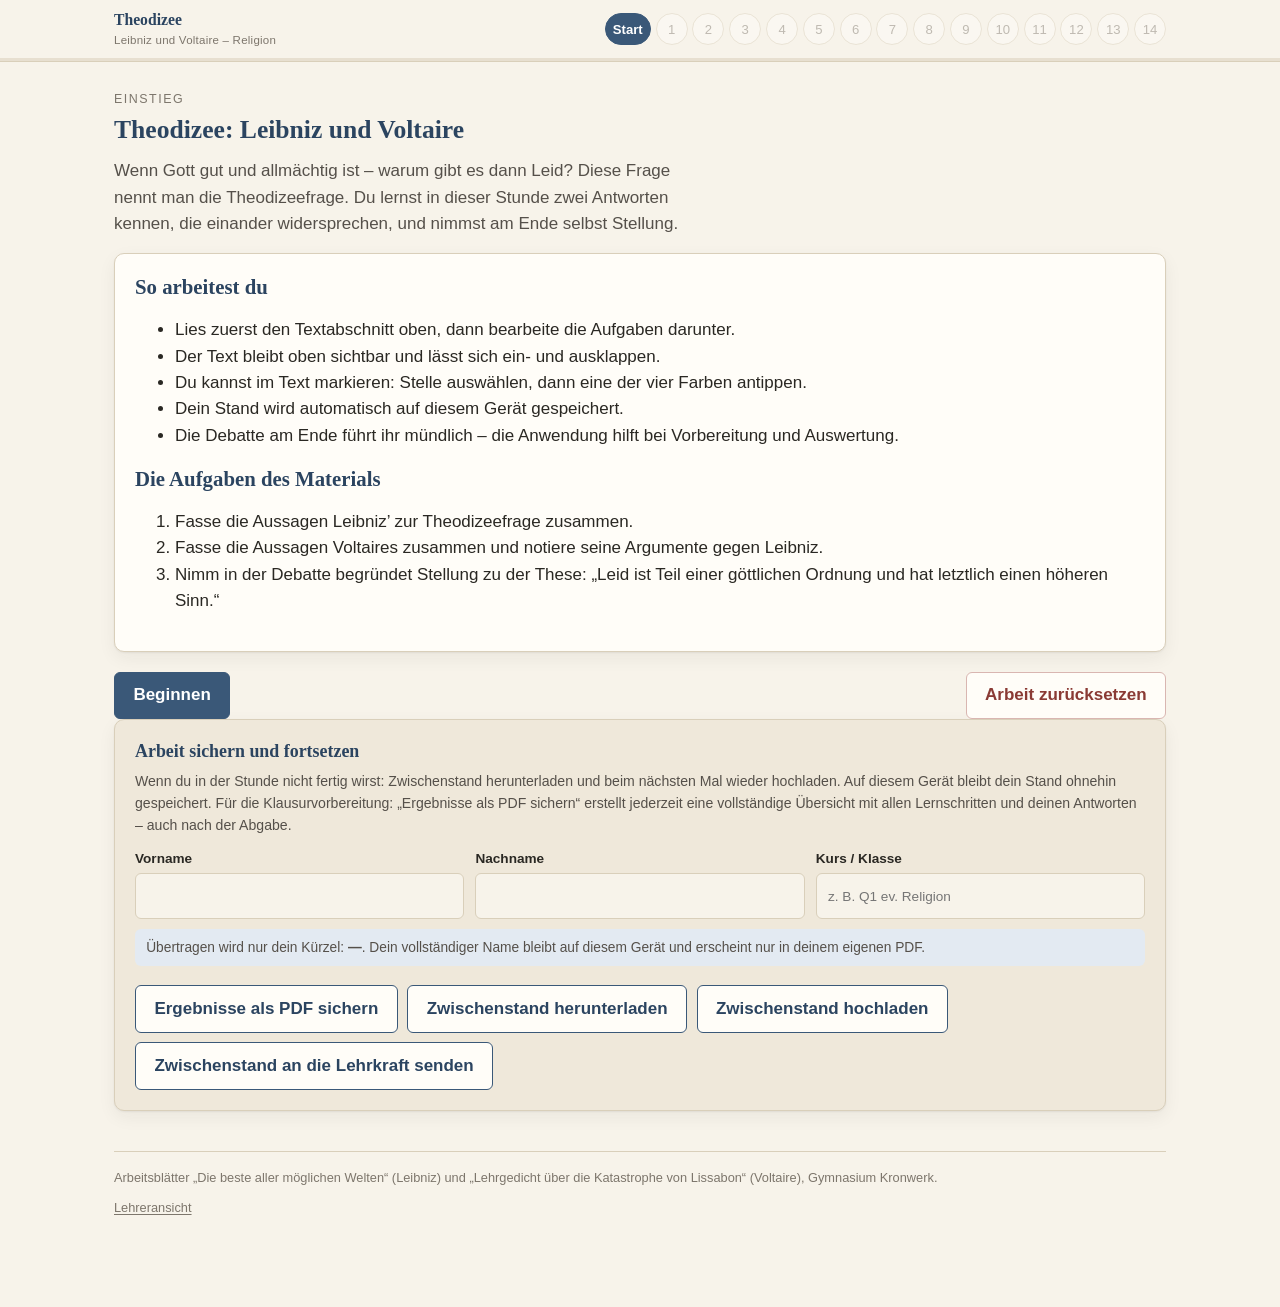
==== index.html @ 02afce18 "Add files via upload" ====
<!DOCTYPE html>
<html lang="de">
<head>
<meta charset="utf-8">
<meta name="viewport" content="width=device-width, initial-scale=1, viewport-fit=cover">
<meta name="color-scheme" content="light">
<!-- Titel und Kopfzeile werden aus assets/js/einheit.js gesetzt. -->
<title>Lerneinheit</title>
<link rel="stylesheet" href="assets/css/style.css?v=2">
</head>
<body>

<header class="kopf">
  <div class="kopf-innen">
    <div class="marke" data-marke>Lerneinheit
      <small>Untertitel</small>
    </div>
    <nav aria-label="Lernschritte">
      <ol class="schritte" id="schritte"></ol>
    </nav>
  </div>
  <div class="fortschritt-leiste" aria-hidden="true"><i id="balken"></i></div>
</header>

<main class="huelle">
  <div id="leser"></div>
  <div id="inhalt"></div>
</main>

<noscript>
  <div class="huelle">
    <div class="meldung fehler">Diese Lernanwendung benötigt JavaScript. Bitte aktiviere es im Browser.</div>
  </div>
</noscript>

<!-- Reihenfolge nicht ändern: Inhalt zuerst, dann die Programmteile. -->
<script src="assets/js/einheit.js?v=1"></script>
<script src="assets/js/supabase_config.js?v=1"></script>
<script src="assets/js/supabase_client.js?v=1"></script>
<script src="assets/js/quelle.js?v=1"></script>
<script src="assets/js/tafelbild_inhalt.js?v=1"></script>
<script src="assets/js/storage.js?v=1"></script>
<script src="assets/js/leser.js?v=1"></script>
<script src="assets/js/tafelbild.js?v=1"></script>
<script src="assets/js/seiten.js?v=2"></script>
<script src="assets/js/druck.js?v=1"></script>
<script src="assets/js/app.js?v=2"></script>
</body>
</html>
---- assets/css/style.css ----
/* =============================================================
   Luther – Staat und Kirche | Lernanwendung Q1 Religion
   iPad-first, ruhiges Pergament-/Papier-Design
   ============================================================= */

:root{
  --papier:        #f7f3ea;
  --papier-tief:   #efe8da;
  --karte:         #fffdf8;
  --linie:         #d9cfba;
  --linie-fein:    #e7dfd0;
  --tinte:         #2a2823;
  --tinte-weich:   #55504a;
  --tinte-zart:    #7d766c;
  --blau:          #3a5878;
  --blau-tief:     #2b4460;
  --blau-zart:     #e3eaf2;
  --rot:           #8a3a34;
  --rot-zart:      #f4e3e0;
  --gruen:         #3f6b4e;
  --gruen-zart:    #e2ede4;
  --gelb-zart:     #f6eccd;

  --mk-gelb:   #fbe79a;
  --mk-gruen:  #bfe3bd;
  --mk-blau:   #b9d6ee;
  --mk-rosa:   #f4c3d2;

  --r:   10px;
  --r-s: 6px;
  --tap: 46px;
  --schatten: 0 1px 2px rgba(42,40,35,.06), 0 6px 18px rgba(42,40,35,.06);

  --serif: "Iowan Old Style", "Palatino Linotype", Palatino, Georgia, "Times New Roman", serif;
  --sans:  -apple-system, BlinkMacSystemFont, "Segoe UI", "Helvetica Neue", Arial, sans-serif;
}

*,*::before,*::after{ box-sizing:border-box; }

html{ -webkit-text-size-adjust:100%; }

body{
  margin:0;
  background:var(--papier);
  color:var(--tinte);
  font-family:var(--sans);
  font-size:17px;
  line-height:1.55;
  -webkit-font-smoothing:antialiased;
  overflow-wrap:break-word;
}

h1,h2,h3{ font-family:var(--serif); font-weight:600; color:var(--blau-tief); line-height:1.25; margin:0 0 .5em; }
h1{ font-size:1.6rem; }
h2{ font-size:1.3rem; }
h3{ font-size:1.08rem; color:var(--tinte); }
p{ margin:0 0 .9em; }
a{ color:var(--blau); }

/* ---------- Kopfzeile & Fortschritt ---------- */
.kopf{
  position:sticky; top:0; z-index:40;
  background:rgba(247,243,234,.94);
  backdrop-filter:saturate(1.2) blur(8px);
  border-bottom:1px solid var(--linie);
}
.kopf-innen{
  max-width:1100px; margin:0 auto;
  padding:.5rem clamp(.75rem,3vw,1.5rem);
  display:flex; align-items:center; gap:.75rem; flex-wrap:wrap;
}
.marke{ font-family:var(--serif); font-size:.98rem; color:var(--blau-tief); font-weight:600; margin-right:auto; }
.marke small{ display:block; font-family:var(--sans); font-size:.72rem; color:var(--tinte-zart); font-weight:400; letter-spacing:.02em; }

.schritte{ display:flex; gap:.3rem; flex-wrap:wrap; list-style:none; margin:0; padding:0; }
.schritt{
  min-width:2rem; height:2rem; padding:0 .45rem;
  display:inline-flex; align-items:center; justify-content:center;
  border:1px solid var(--linie); border-radius:999px;
  background:var(--karte); color:var(--tinte-zart);
  font-size:.82rem; font-variant-numeric:tabular-nums;
  cursor:pointer; font-family:inherit;
}
.schritt[disabled]{ opacity:.45; cursor:not-allowed; }
.schritt.fertig{ background:var(--gruen-zart); border-color:#b9d3c0; color:var(--gruen); }
.schritt.aktiv{ background:var(--blau); border-color:var(--blau); color:#fff; font-weight:600; }
.fortschritt-leiste{ height:3px; background:var(--linie-fein); }
.fortschritt-leiste > i{ display:block; height:100%; background:var(--blau); width:0; transition:width .25s ease; }

/* ---------- Grundraster ---------- */
.huelle{ max-width:1100px; margin:0 auto; padding:clamp(1rem,3vw,1.75rem) clamp(.75rem,3vw,1.5rem) 5rem; }
.seiten-kopf{ margin-bottom:1rem; }
.seiten-kopf .kapitel{ font-size:.78rem; letter-spacing:.12em; text-transform:uppercase; color:var(--tinte-zart); margin:0 0 .25rem; }
.seiten-kopf .lead{ color:var(--tinte-weich); max-width:62ch; }

/* ---------- Leseansicht (angeheftet) ---------- */
.leser{
  position:sticky; top:calc(3.1rem + 3px); z-index:30;
  background:var(--karte);
  border:1px solid var(--linie);
  border-radius:var(--r);
  box-shadow:var(--schatten);
  margin:0 0 1.25rem;
  overflow:hidden;
}
.leser-kopf{
  display:flex; align-items:center; gap:.6rem;
  padding:.5rem .75rem; min-height:var(--tap);
  background:var(--papier-tief); border-bottom:1px solid var(--linie);
}
.leser-kopf .titel{ font-family:var(--serif); font-weight:600; font-size:.98rem; color:var(--blau-tief); margin-right:auto; }
.leser-kopf .zeilen{ font-size:.75rem; color:var(--tinte-zart); font-variant-numeric:tabular-nums; }
.leser-text{
  font-family:var(--serif); font-size:1.02rem; line-height:1.72;
  padding:.9rem 1rem .4rem;
  max-height:38vh; overflow-y:auto; -webkit-overflow-scrolling:touch;
  hyphens:none;
}
.leser.zu .leser-text, .leser.zu .leser-fuss{ display:none; }
.leser-text p{ margin:0 0 .8em; position:relative; padding-left:2.6rem; }
.leser-text p::before{
  content:attr(data-z); position:absolute; left:0; top:.15em;
  font-family:var(--sans); font-size:.68rem; color:var(--tinte-zart);
  font-variant-numeric:tabular-nums; white-space:nowrap;
}
.leser-text mark{ padding:.06em 0; border-radius:2px; cursor:pointer; background:var(--mk-gelb); color:inherit; }
.leser-text mark[data-f="gelb"]{ background:var(--mk-gelb); }
.leser-text mark[data-f="gruen"]{ background:var(--mk-gruen); }
.leser-text mark[data-f="blau"]{ background:var(--mk-blau); }
.leser-text mark[data-f="rosa"]{ background:var(--mk-rosa); }
.leser-fuss{
  display:flex; align-items:center; gap:.5rem; flex-wrap:wrap;
  padding:.5rem .75rem; border-top:1px solid var(--linie-fein); background:var(--papier);
}
.leser-fuss .hinweis{ font-size:.78rem; color:var(--tinte-zart); margin-right:auto; }
.farbe{
  width:var(--tap); height:34px; border-radius:var(--r-s);
  border:1px solid var(--linie); cursor:pointer; padding:0;
}
.farbe[data-f="gelb"]{ background:var(--mk-gelb); }
.farbe[data-f="gruen"]{ background:var(--mk-gruen); }
.farbe[data-f="blau"]{ background:var(--mk-blau); }
.farbe[data-f="rosa"]{ background:var(--mk-rosa); }
.farbe:focus-visible{ outline:2px solid var(--blau); outline-offset:2px; }

/* ---------- Karten / Aufgaben ---------- */
.karte{
  background:var(--karte); border:1px solid var(--linie); border-radius:var(--r);
  padding:clamp(.9rem,2.5vw,1.25rem); margin:0 0 1.1rem; box-shadow:var(--schatten);
}
.karte.auftrag{ border-left:4px solid var(--blau); }
.auftrag-marke{
  display:inline-block; font-size:.72rem; letter-spacing:.11em; text-transform:uppercase;
  color:var(--blau); background:var(--blau-zart); border-radius:999px;
  padding:.15rem .6rem; margin-bottom:.5rem;
}
.frage{ font-weight:600; margin:0 0 .3rem; }
.zusatz{ font-size:.88rem; color:var(--tinte-weich); margin:0 0 .7rem; }

/* Optionen */
.optionen{ display:grid; gap:.45rem; margin:.2rem 0 0; }
.opt{
  display:flex; gap:.65rem; align-items:flex-start;
  min-height:var(--tap); padding:.6rem .75rem;
  border:1px solid var(--linie); border-radius:var(--r-s);
  background:var(--papier); cursor:pointer;
}
.opt:has(input:checked){ background:var(--blau-zart); border-color:#b7c7d8; }
.opt input{ margin:.25rem 0 0; width:20px; height:20px; accent-color:var(--blau); flex:none; }
.opt span{ flex:1; }

/* Freitext */
textarea,
input[type=text], input[type=email], input[type=password], input[type=search], input[type=number]{
  width:100%; font:inherit; color:inherit;
  background:var(--papier); border:1px solid var(--linie); border-radius:var(--r-s);
  padding:.6rem .7rem; min-height:var(--tap);
}
textarea{ min-height:7.5rem; resize:vertical; line-height:1.5; }
textarea:focus, input:focus, select:focus{ outline:2px solid var(--blau); outline-offset:1px; }
select{
  font:inherit; color:inherit; background:var(--papier);
  border:1px solid var(--linie); border-radius:var(--r-s);
  padding:.55rem .6rem; min-height:var(--tap); width:100%;
}
.zaehler{ font-size:.76rem; color:var(--tinte-zart); text-align:right; margin-top:.25rem; }

/* Zuordnung */
.zuordnung{ display:grid; gap:.9rem; }
@media (min-width:760px){ .zuordnung.zwei{ grid-template-columns:1fr 1fr; } }
.vorrat{ display:flex; flex-wrap:wrap; gap:.45rem; }
.chip{
  font:inherit; font-size:.92rem; text-align:left;
  min-height:var(--tap); padding:.5rem .75rem;
  border:1px solid var(--linie); border-radius:var(--r-s);
  background:var(--karte); color:var(--tinte); cursor:pointer;
  box-shadow:0 1px 0 rgba(42,40,35,.05);
}
.chip.gewaehlt{ background:var(--blau); border-color:var(--blau); color:#fff; }
.korb{ border:1px dashed var(--linie); border-radius:var(--r); padding:.65rem; background:var(--papier); }
.korb > h4{ margin:0 0 .5rem; font-size:.95rem; font-family:var(--serif); color:var(--blau-tief); }
.korb .ablage{ display:flex; flex-wrap:wrap; gap:.4rem; min-height:var(--tap); }
.korb.ziel{ background:var(--blau-zart); border-color:var(--blau); }
.korb .ablage .chip::after{ content:"\00a0\00d7"; color:var(--tinte-zart); font-weight:600; }

/* Aussagenprüfung */
.aussage{ border:1px solid var(--linie-fein); border-radius:var(--r-s); padding:.7rem .8rem; background:var(--papier); margin-bottom:.7rem; }
.aussage > p{ margin:0 0 .55rem; font-weight:500; }
.kat{ display:flex; gap:.4rem; flex-wrap:wrap; }
.kat button{
  font:inherit; font-size:.88rem; min-height:var(--tap); padding:.4rem .7rem;
  border:1px solid var(--linie); border-radius:var(--r-s); background:var(--karte); cursor:pointer; color:var(--tinte);
}
.kat button[aria-pressed="true"]{ background:var(--blau); border-color:var(--blau); color:#fff; }
.rueck{ margin-top:.55rem; font-size:.9rem; border-left:3px solid var(--blau); background:var(--blau-zart); padding:.5rem .7rem; border-radius:0 var(--r-s) var(--r-s) 0; }
.rueck.ok{ border-left-color:var(--gruen); background:var(--gruen-zart); }
.rueck.nein{ border-left-color:var(--rot); background:var(--rot-zart); }

/* ---------- Meldungen ---------- */
.meldung{ border-radius:var(--r); padding:.75rem .9rem; margin:1rem 0; font-size:.94rem; border:1px solid; }
.meldung.fehler{ background:var(--rot-zart); border-color:#e0bdb8; color:#5f2723; }
.meldung.info{ background:var(--gelb-zart); border-color:#e4d4a8; color:#5d4c22; }
.meldung.gut{ background:var(--gruen-zart); border-color:#b9d3c0; color:#28503a; }
.meldung ul{ margin:.4rem 0 0; padding-left:1.15rem; }
.meldung li{ margin:.2rem 0; }
.meldung h3{ margin:0 0 .3rem; font-size:1rem; color:inherit; font-family:var(--sans); }

/* ---------- Knöpfe ---------- */
.knopfzeile{ display:flex; gap:.6rem; flex-wrap:wrap; align-items:center; margin-top:1.2rem; }
.knopf{
  font:inherit; font-weight:600; min-height:var(--tap); padding:.6rem 1.15rem;
  border-radius:var(--r-s); border:1px solid var(--blau); background:var(--blau); color:#fff; cursor:pointer;
}
.knopf.stumm{ background:var(--karte); color:var(--blau-tief); }
.knopf.warn{ background:var(--karte); color:var(--rot); border-color:#d9b6b1; }
.knopf:disabled{ opacity:.5; cursor:not-allowed; }
.knopf.klein{ min-height:38px; padding:.35rem .75rem; font-size:.88rem; font-weight:500; }
label.knopf.dateiwahl{ display:inline-flex; align-items:center; cursor:pointer; }
.karte.sicherung{ background:var(--papier-tief); }
.karte.sicherung h2{ font-size:1.12rem; }
.abstand{ margin-left:auto; }

/* ---------- Tafelbild ---------- */
.tafel-huelle{ position:relative; background:var(--karte); border:1px solid var(--linie); border-radius:var(--r); padding:1rem .8rem; box-shadow:var(--schatten); }
.tafel{
  position:relative; display:grid; gap:.7rem .8rem;
  grid-template-columns:1fr; align-items:stretch;
}
.tafel svg.linien{ position:absolute; inset:0; width:100%; height:100%; pointer-events:none; z-index:0; overflow:visible; }
.slot{
  position:relative; z-index:1;
  min-height:56px; display:flex; align-items:center; justify-content:center; text-align:center;
  border:1.5px dashed var(--linie); border-radius:var(--r-s);
  background:var(--papier); color:var(--tinte-zart);
  padding:.5rem .6rem; font-size:.92rem; cursor:pointer; font-family:var(--serif);
}
.slot.voll{ border-style:solid; border-color:#c3b9a3; background:var(--karte); color:var(--tinte); padding-left:2rem; padding-right:2rem; }
.slot.ziel{ border-color:var(--blau); background:var(--blau-zart); }
.slot.kasten{ border-width:2px; }
.slot.betont{ font-size:1rem; }
.slot .leer{ font-family:var(--sans); font-size:.8rem; letter-spacing:.02em; }
.slot .weg{
  position:absolute; top:2px; right:2px; width:26px; height:26px; line-height:24px;
  border-radius:50%; border:1px solid var(--linie); background:var(--karte);
  color:var(--tinte-zart); font-size:15px; cursor:pointer; padding:0;
}
.tafel-vorrat{ display:flex; flex-wrap:wrap; gap:.45rem; margin-top:.9rem; }
.baustein{
  font:inherit; font-family:var(--serif); font-size:.92rem; text-align:left;
  min-height:var(--tap); padding:.5rem .75rem; max-width:100%;
  border:1px solid #c3b9a3; border-radius:var(--r-s);
  background:var(--karte); color:var(--tinte); cursor:grab;
  box-shadow:0 1px 0 rgba(42,40,35,.06); touch-action:none;
}
.baustein.gewaehlt{ background:var(--blau); border-color:var(--blau); color:#fff; }
.baustein.geist{ opacity:.35; }
.zieh-geist{
  position:fixed; z-index:200; pointer-events:none; opacity:.92;
  transform:translate(-50%,-50%); box-shadow:0 8px 24px rgba(0,0,0,.18);
}
@media (min-width:720px){
  .tafel{
    grid-template-columns:1fr 1fr 1fr;
    /* Raster der Tafelbild-Plätze. In tafelbild_inhalt.js gibst du je Feld
       eine dieser Klassen an: s-oben, s-links, s-rechts, s-linksbox,
       s-mitte, s-rechtsbox, s-linksunten, s-rechtsunten, s-unten,
       s-breit1, s-breit2. Nicht belegte Plätze bleiben einfach frei. */
    grid-template-areas:
      ".          oben        ."
      "links      .           rechts"
      "linksbox   mitte       rechtsbox"
      "linksunten .           rechtsunten"
      ".          unten       ."
      "breit1     breit1      breit1"
      "breit2     breit2      breit2";
  }
  .tafel .s-oben{grid-area:oben}            .tafel .s-links{grid-area:links}
  .tafel .s-rechts{grid-area:rechts}        .tafel .s-linksbox{grid-area:linksbox}
  .tafel .s-mitte{grid-area:mitte}          .tafel .s-rechtsbox{grid-area:rechtsbox}
  .tafel .s-linksunten{grid-area:linksunten}.tafel .s-rechtsunten{grid-area:rechtsunten}
  .tafel .s-unten{grid-area:unten}          .tafel .s-breit1{grid-area:breit1}
  .tafel .s-breit2{grid-area:breit2}
}

/* ---------- Abgabe / Formular ---------- */
.feldgruppe{ display:grid; gap:.7rem; }
@media (min-width:640px){ .feldgruppe.drei{ grid-template-columns:1fr 1fr 1fr; } }
label.feld{ display:block; font-size:.85rem; color:var(--tinte-weich); }
label.feld > span{ display:block; margin-bottom:.25rem; font-weight:600; color:var(--tinte); }

/* ---------- Lehrerbereich ---------- */
.lehrer-raster{ display:grid; gap:1rem; }
@media (min-width:900px){ .lehrer-raster{ grid-template-columns:minmax(300px,390px) 1fr; align-items:start; } }
.liste{ list-style:none; margin:0; padding:0; max-height:70vh; overflow:auto; border:1px solid var(--linie); border-radius:var(--r); background:var(--karte); }
.liste li + li{ border-top:1px solid var(--linie-fein); }
.liste button{
  width:100%; text-align:left; font:inherit; background:none; border:0; cursor:pointer;
  padding:.65rem .8rem; min-height:var(--tap); color:var(--tinte);
}
.liste button.aktiv{ background:var(--blau-zart); }
.liste .zeile2{ display:block; margin-top:.15rem; font-size:.78rem; color:var(--tinte-zart); }
.liste .merker{ margin-left:.4rem; white-space:nowrap; display:inline-block; }
.merker{ font-size:.72rem; border-radius:999px; padding:.1rem .5rem; border:1px solid; }
.merker.voll{ color:var(--gruen); border-color:#b9d3c0; background:var(--gruen-zart); }
.merker.teil{ color:#8a6a22; border-color:#e4d4a8; background:var(--gelb-zart); }
.merker.zwischen{ color:var(--blau); border-color:#b7c7d8; background:var(--blau-zart); }
.werkzeuge{ display:grid; gap:.5rem; margin-bottom:.8rem; grid-template-columns:1fr; }
@media (min-width:520px){ .werkzeuge{ grid-template-columns:1fr 1fr; } }
.detail h3{ margin-top:1.2rem; border-bottom:1px solid var(--linie-fein); padding-bottom:.25rem; }
.antwort{ background:var(--papier); border-left:3px solid var(--linie); padding:.5rem .7rem; border-radius:0 var(--r-s) var(--r-s) 0; white-space:pre-wrap; margin:.35rem 0 .8rem; }
.tafel-statisch{ font-family:var(--serif); }
.tafel-statisch .slot{ cursor:default; }

.spalten-2{ columns:2; column-gap:1.2rem; }
@media (max-width:700px){ .spalten-2{ columns:1; } }

/* ---------- Kleinkram ---------- */
.fuss{ margin-top:2.5rem; padding-top:1rem; border-top:1px solid var(--linie); font-size:.8rem; color:var(--tinte-zart); }
.fuss p{ margin:0 0 .3em; }
.fuss-link{ display:inline-block; min-height:32px; line-height:32px; color:var(--tinte-zart); text-decoration:underline; text-underline-offset:2px; }
.fuss-link:hover, .fuss-link:focus{ color:var(--blau); }
.sr{ position:absolute; width:1px; height:1px; padding:0; margin:-1px; overflow:hidden; clip:rect(0 0 0 0); white-space:nowrap; border:0; }
.tabelle{ width:100%; border-collapse:collapse; font-size:.9rem; }
.tabelle th,.tabelle td{ text-align:left; padding:.35rem .5rem; border-bottom:1px solid var(--linie-fein); vertical-align:top; }


/* ---------- Akrostichon ---------- */
.akrostichon{ display:grid; gap:.45rem; margin-top:.4rem; }
.akro-zeile{ display:flex; align-items:center; gap:.7rem; }
.akro-buchstabe{
  flex:none; width:2.1rem; text-align:center;
  font-family:var(--serif); font-size:1.5rem; font-weight:700; color:var(--blau-tief);
}
.akro-zeile input{ flex:1; }

/* ---------- Bild einer Seite ---------- */
.bild-karte{
  margin:0 0 1.1rem; padding:clamp(.6rem,2vw,.9rem);
  background:var(--karte); border:1px solid var(--linie); border-radius:var(--r);
  box-shadow:var(--schatten);
}
.bild-karte img{ display:block; width:100%; height:auto; border-radius:var(--r-s); }
.bild-karte figcaption{ margin-top:.5rem; font-size:.86rem; color:var(--tinte-weich); }
.bild-karte .bild-fehlt{ display:none; margin:0; }
.bild-karte.fehlt img,
.bild-karte.fehlt figcaption{ display:none; }
.bild-karte.fehlt .bild-fehlt{ display:block; }
.bild-karte.fehlt{ border-style:dashed; background:var(--papier); }
.bild-impuls .bild-karte{ margin:0; border:none; box-shadow:none; padding:0; background:none; }

.kuerzel-hinweis{
  margin:.6rem 0 0; padding:.5rem .7rem;
  background:var(--blau-zart); border-radius:var(--r-s);
  font-size:.86rem;
}
.kuerzel-hinweis strong{ font-variant-numeric:tabular-nums; }

/* ---------- Vorschaumodus für Lehrkräfte ---------- */
.vorschau-leiste{
  display:flex; align-items:center; gap:.7rem; flex-wrap:wrap;
  padding:.5rem clamp(.75rem,3vw,1.5rem);
  background:var(--gelb-zart); border-bottom:1px solid var(--linie);
  font-size:.86rem; color:var(--tinte-weich);
}
.vorschau-leiste strong{ color:var(--blau-tief); }
.vorschau-leiste span{ flex:1 1 16rem; }
.vorschau-leiste .knopf{ margin-left:auto; text-decoration:none; }
.vorschau-leiste.abgelehnt{ background:var(--rot-zart); border-bottom-color:#d9b6b1; }
.vorschau-leiste.abgelehnt strong{ color:var(--rot); }

/* ---------- Schreibhilfen (Strukturhilfe, Denkanstöße) ---------- */
.schreibhilfe{
  border:1px solid var(--linie); border-radius:var(--r-s);
  background:var(--papier); margin:0 0 .8rem; overflow:hidden;
}
.schreibhilfe + .schreibhilfe{ margin-top:-.3rem; }
.schreibhilfe > summary{
  cursor:pointer; list-style:none;
  min-height:var(--tap); display:flex; align-items:center; gap:.5rem;
  padding:.55rem .75rem; font-size:.92rem; font-weight:600; color:var(--blau-tief);
}
.schreibhilfe > summary::-webkit-details-marker{ display:none; }
.schreibhilfe > summary::before{ content:"▸"; color:var(--tinte-zart); font-size:.9em; }
.schreibhilfe[open] > summary::before{ content:"▾"; }
.schreibhilfe > summary:focus-visible{ outline:2px solid var(--blau); outline-offset:-2px; }
.schreibhilfe-inhalt{ padding:.1rem .95rem .8rem; border-top:1px solid var(--linie-fein); }
.schreibhilfe-inhalt h4{
  font-family:var(--serif); font-size:1rem; color:var(--blau-tief);
  margin:.85rem 0 .25rem;
}
.schreibhilfe-inhalt .zusatz{ margin:0 0 .35rem; font-size:.84rem; }
.schreibhilfe-inhalt ul{ margin:0; padding-left:1.15rem; }
.schreibhilfe-inhalt li{ margin-bottom:.3rem; font-size:.92rem; color:var(--tinte-weich); }

/* ---------- Druck-/PDF-Ansicht der Schüleransicht ---------- */
.druck-huelle{
  position:fixed; inset:0; z-index:60; overflow:auto;
  background:var(--papier); -webkit-overflow-scrolling:touch;
}
.druck-werkzeuge{
  position:sticky; top:0; z-index:2;
  background:var(--karte); border-bottom:1px solid var(--linie);
  padding:.8rem 1rem; display:flex; flex-wrap:wrap; gap:.6rem; align-items:center;
}
.druck-werkzeuge .zusatz{ flex-basis:100%; }
.druck-huelle .detail h3{
  margin:1.7rem 0 .6rem; padding-top:.55rem;
  border-top:2px solid var(--linie);
  font-family:var(--serif); font-size:1.14rem; color:var(--blau-tief);
}
.druck-huelle .detail h3:first-of-type{ margin-top:1.2rem; }

@media print{
  .kopf,.knopfzeile,.leser-fuss,.tafel-vorrat,.werkzeuge,.liste,.fuss,.vorschau-leiste{ display:none !important; }
  .druck-werkzeuge{ display:none !important; }
  body.druckt > *:not(.druck-huelle){ display:none !important; }
  .druck-huelle{ position:static; overflow:visible; background:#fff; }
  h3{ page-break-after:avoid; }
  /* Markierungsfarben und Tafelbild auch im Ausdruck sichtbar lassen */
  .leser-text mark,.slot,.antwort{
    -webkit-print-color-adjust:exact; print-color-adjust:exact;
  }
  .slot .leer{ color:#bbb; }
  body{ background:#fff; font-size:11pt; }
  .karte,.leser{ box-shadow:none; border-color:#bbb; page-break-inside:avoid; }
  .leser{ position:static; }
  .leser-text{ max-height:none; overflow:visible; }
  .lehrer-raster{ grid-template-columns:1fr; }
}
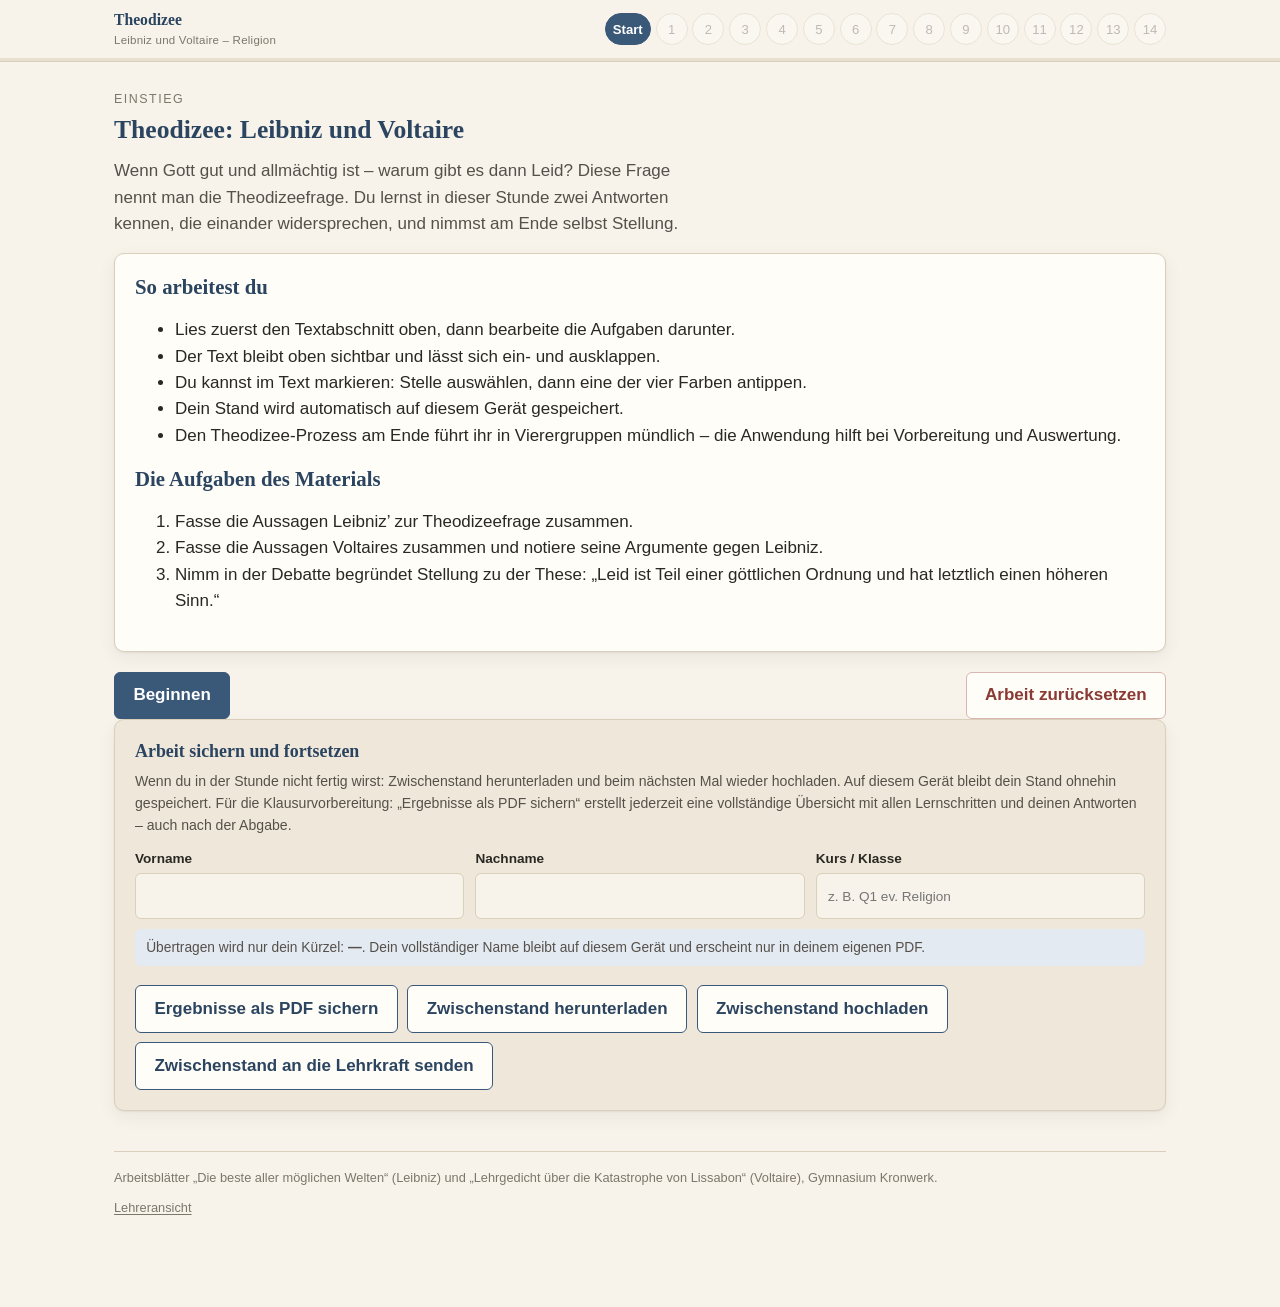
==== commit da37c7bc: "Add files via upload" ====
--- a/index.html
+++ b/index.html
@@ -6,7 +6,7 @@
 <meta name="color-scheme" content="light">
 <!-- Titel und Kopfzeile werden aus assets/js/einheit.js gesetzt. -->
 <title>Lerneinheit</title>
-<link rel="stylesheet" href="assets/css/style.css?v=2">
+<link rel="stylesheet" href="assets/css/style.css?v=3">
 </head>
 <body>
 
@@ -34,7 +34,7 @@
 </noscript>
 
 <!-- Reihenfolge nicht ändern: Inhalt zuerst, dann die Programmteile. -->
-<script src="assets/js/einheit.js?v=1"></script>
+<script src="assets/js/einheit.js?v=4"></script>
 <script src="assets/js/supabase_config.js?v=1"></script>
 <script src="assets/js/supabase_client.js?v=1"></script>
 <script src="assets/js/quelle.js?v=1"></script>
@@ -42,8 +42,8 @@
 <script src="assets/js/storage.js?v=1"></script>
 <script src="assets/js/leser.js?v=1"></script>
 <script src="assets/js/tafelbild.js?v=1"></script>
-<script src="assets/js/seiten.js?v=2"></script>
+<script src="assets/js/seiten.js?v=3"></script>
 <script src="assets/js/druck.js?v=1"></script>
-<script src="assets/js/app.js?v=2"></script>
+<script src="assets/js/app.js?v=3"></script>
 </body>
 </html>
--- a/assets/css/style.css
+++ b/assets/css/style.css
@@ -1,5 +1,5 @@
 /* =============================================================
-   Luther – Staat und Kirche | Lernanwendung Q1 Religion
+   Theodizee: Leibniz und Voltaire | Gestaltung
    iPad-first, ruhiges Pergament-/Papier-Design
    ============================================================= */
 
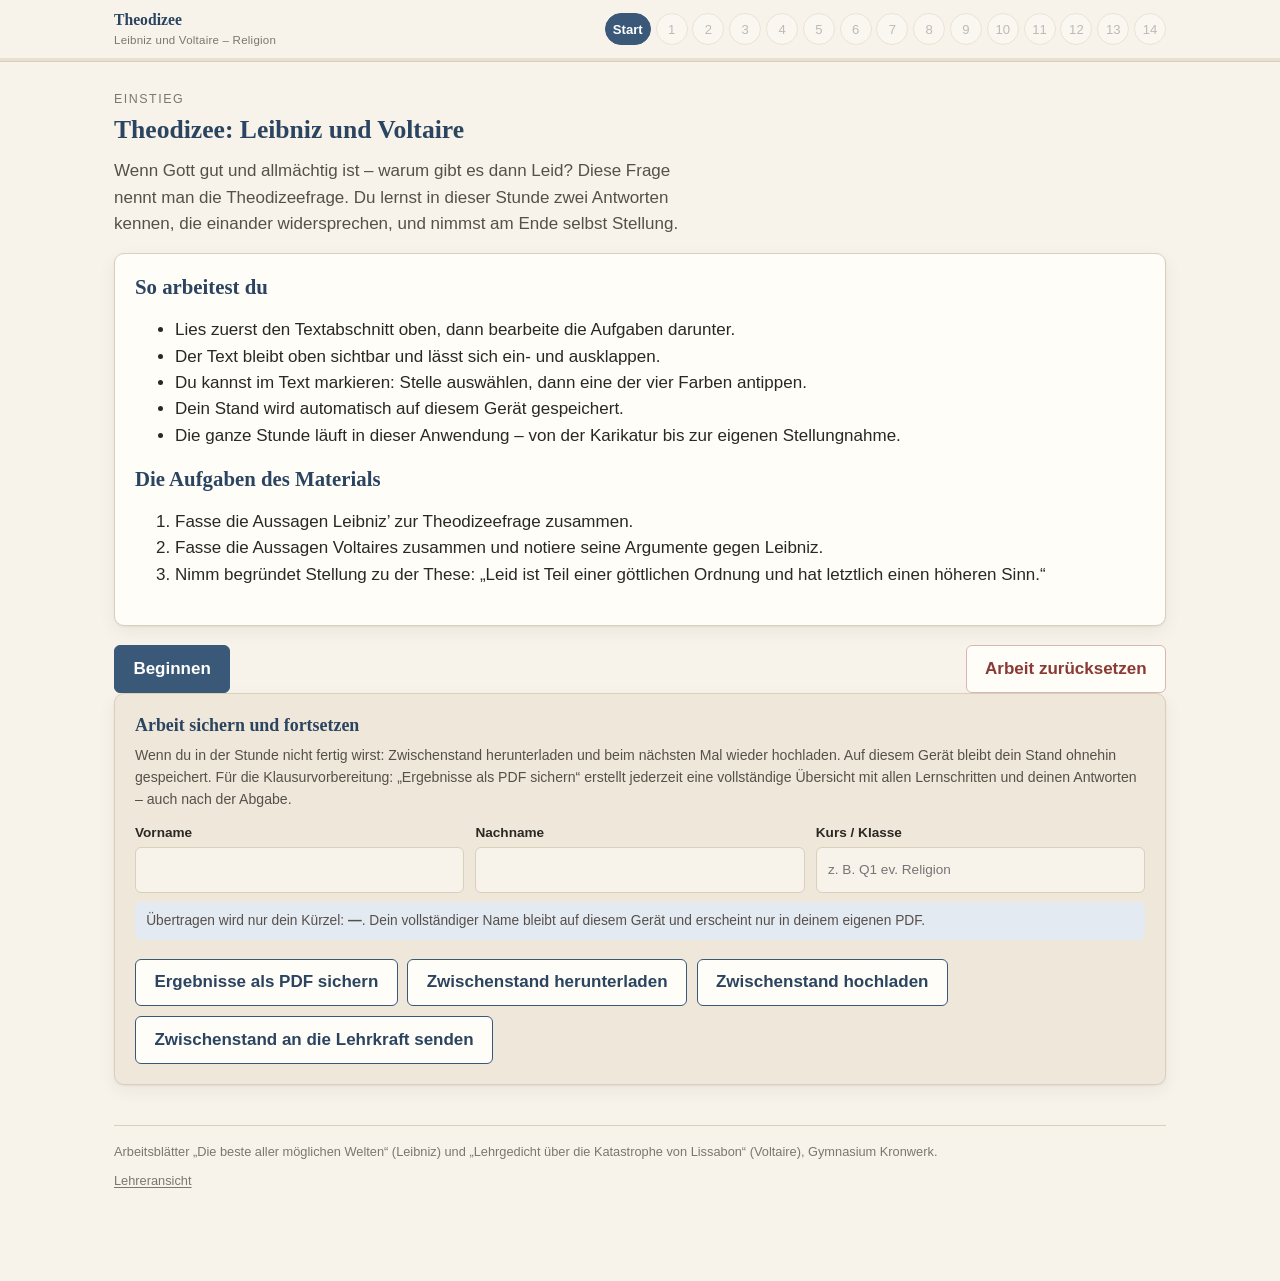
==== commit 1f3213a3: "Add files via upload" ====
--- a/index.html
+++ b/index.html
@@ -34,15 +34,15 @@
 </noscript>
 
 <!-- Reihenfolge nicht ändern: Inhalt zuerst, dann die Programmteile. -->
-<script src="assets/js/einheit.js?v=4"></script>
+<script src="assets/js/einheit.js?v=5"></script>
 <script src="assets/js/supabase_config.js?v=1"></script>
 <script src="assets/js/supabase_client.js?v=1"></script>
-<script src="assets/js/quelle.js?v=1"></script>
+<script src="assets/js/quelle.js?v=2"></script>
 <script src="assets/js/tafelbild_inhalt.js?v=1"></script>
 <script src="assets/js/storage.js?v=1"></script>
 <script src="assets/js/leser.js?v=1"></script>
 <script src="assets/js/tafelbild.js?v=1"></script>
-<script src="assets/js/seiten.js?v=3"></script>
+<script src="assets/js/seiten.js?v=4"></script>
 <script src="assets/js/druck.js?v=1"></script>
 <script src="assets/js/app.js?v=3"></script>
 </body>
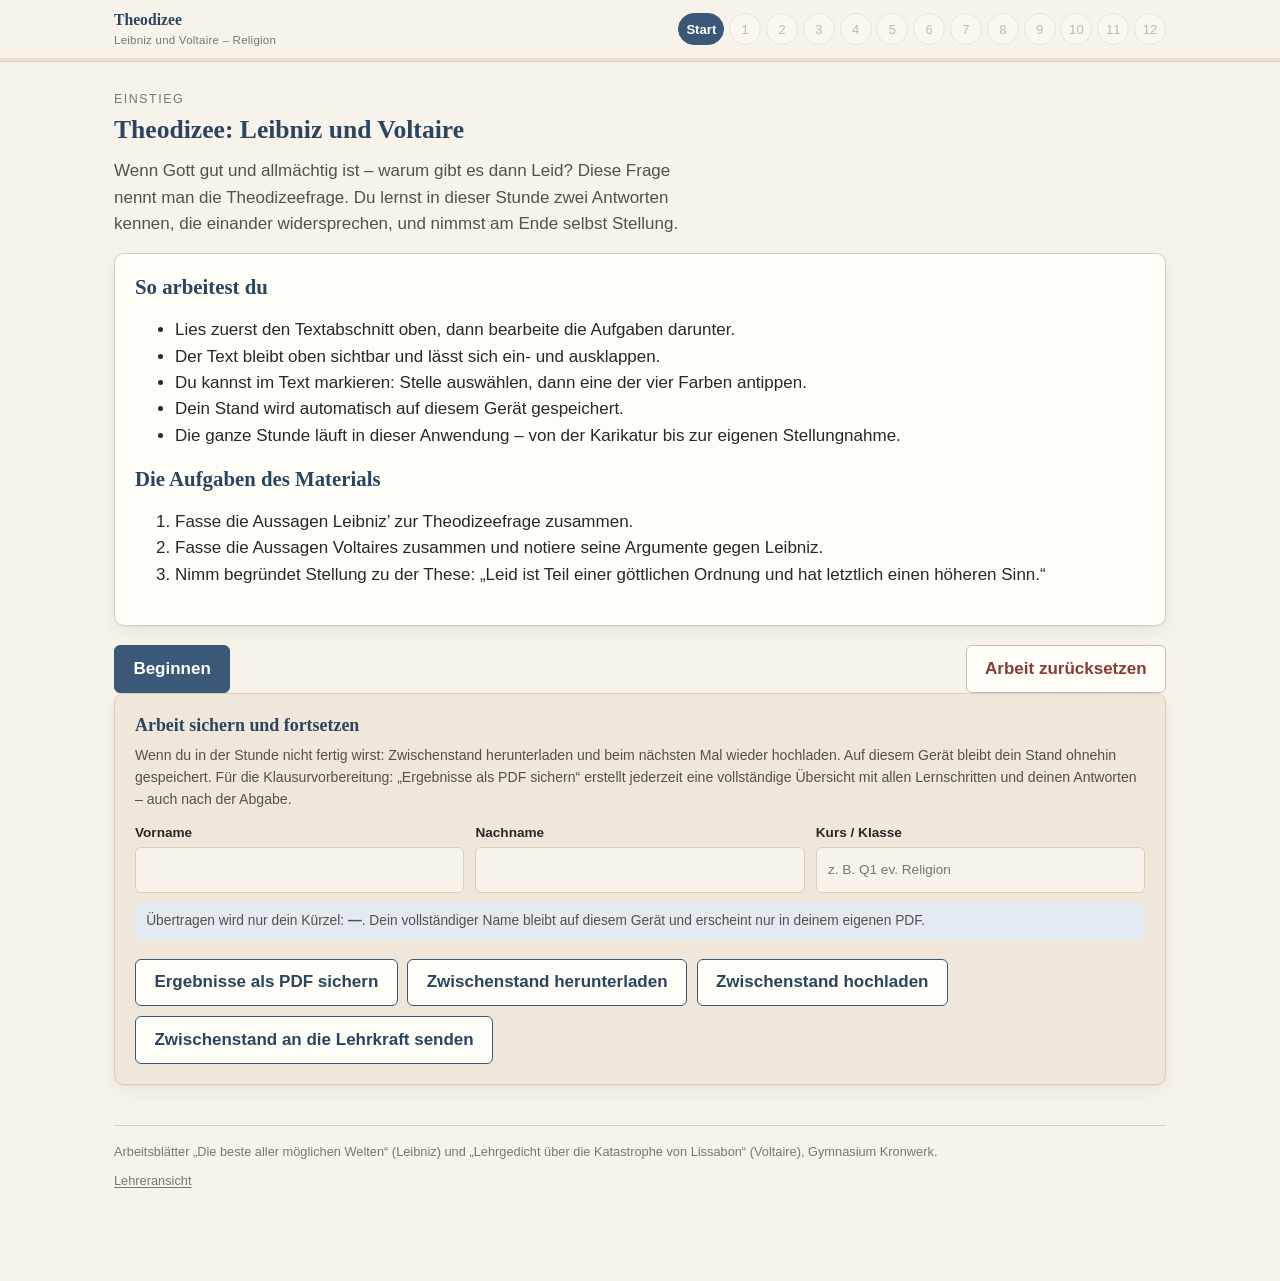
==== commit 209c1ffe: "Add files via upload" ====
--- a/index.html
+++ b/index.html
@@ -6,7 +6,7 @@
 <meta name="color-scheme" content="light">
 <!-- Titel und Kopfzeile werden aus assets/js/einheit.js gesetzt. -->
 <title>Lerneinheit</title>
-<link rel="stylesheet" href="assets/css/style.css?v=3">
+<link rel="stylesheet" href="assets/css/style.css?v=4">
 </head>
 <body>
 
@@ -34,7 +34,7 @@
 </noscript>
 
 <!-- Reihenfolge nicht ändern: Inhalt zuerst, dann die Programmteile. -->
-<script src="assets/js/einheit.js?v=5"></script>
+<script src="assets/js/einheit.js?v=6"></script>
 <script src="assets/js/supabase_config.js?v=1"></script>
 <script src="assets/js/supabase_client.js?v=1"></script>
 <script src="assets/js/quelle.js?v=2"></script>
@@ -42,8 +42,8 @@
 <script src="assets/js/storage.js?v=1"></script>
 <script src="assets/js/leser.js?v=1"></script>
 <script src="assets/js/tafelbild.js?v=1"></script>
-<script src="assets/js/seiten.js?v=4"></script>
-<script src="assets/js/druck.js?v=1"></script>
-<script src="assets/js/app.js?v=3"></script>
+<script src="assets/js/seiten.js?v=5"></script>
+<script src="assets/js/druck.js?v=2"></script>
+<script src="assets/js/app.js?v=4"></script>
 </body>
 </html>
--- a/assets/css/style.css
+++ b/assets/css/style.css
@@ -345,6 +345,32 @@
 
 
 /* ---------- Akrostichon ---------- */
+/* --- Argumentationskette ------------------------------------------- */
+.kette{ list-style:none; margin:.8rem 0 0; padding:0; display:grid; gap:.45rem; counter-reset:kette; }
+.kette-glied{
+  display:flex; align-items:flex-start; gap:.6rem;
+  border:1px solid var(--linie); border-radius:var(--r);
+  background:var(--papier); padding:.55rem .6rem;
+}
+.kette-nr{
+  flex:0 0 auto; width:1.7rem; height:1.7rem; border-radius:50%;
+  display:flex; align-items:center; justify-content:center;
+  background:var(--blau-tief); color:#fff;
+  font-family:var(--serif); font-size:.9rem; font-weight:600;
+}
+.kette-text{ flex:1 1 auto; line-height:1.4; padding-top:.15rem; }
+.kette-knoepfe{ flex:0 0 auto; display:flex; gap:.25rem; }
+.kette-knopf{
+  width:2rem; height:2rem; border-radius:var(--r-s);
+  border:1px solid var(--linie); background:var(--papier-tief);
+  cursor:pointer; padding:0; font-size:1rem; line-height:1; color:var(--blau-tief);
+}
+.kette-knopf:disabled{ opacity:.35; cursor:default; }
+.kette-leer{
+  border:1px dashed var(--linie); border-radius:var(--r);
+  padding:.7rem .8rem; margin:0;
+}
+
 .akrostichon{ display:grid; gap:.45rem; margin-top:.4rem; }
 .akro-zeile{ display:flex; align-items:center; gap:.7rem; }
 .akro-buchstabe{
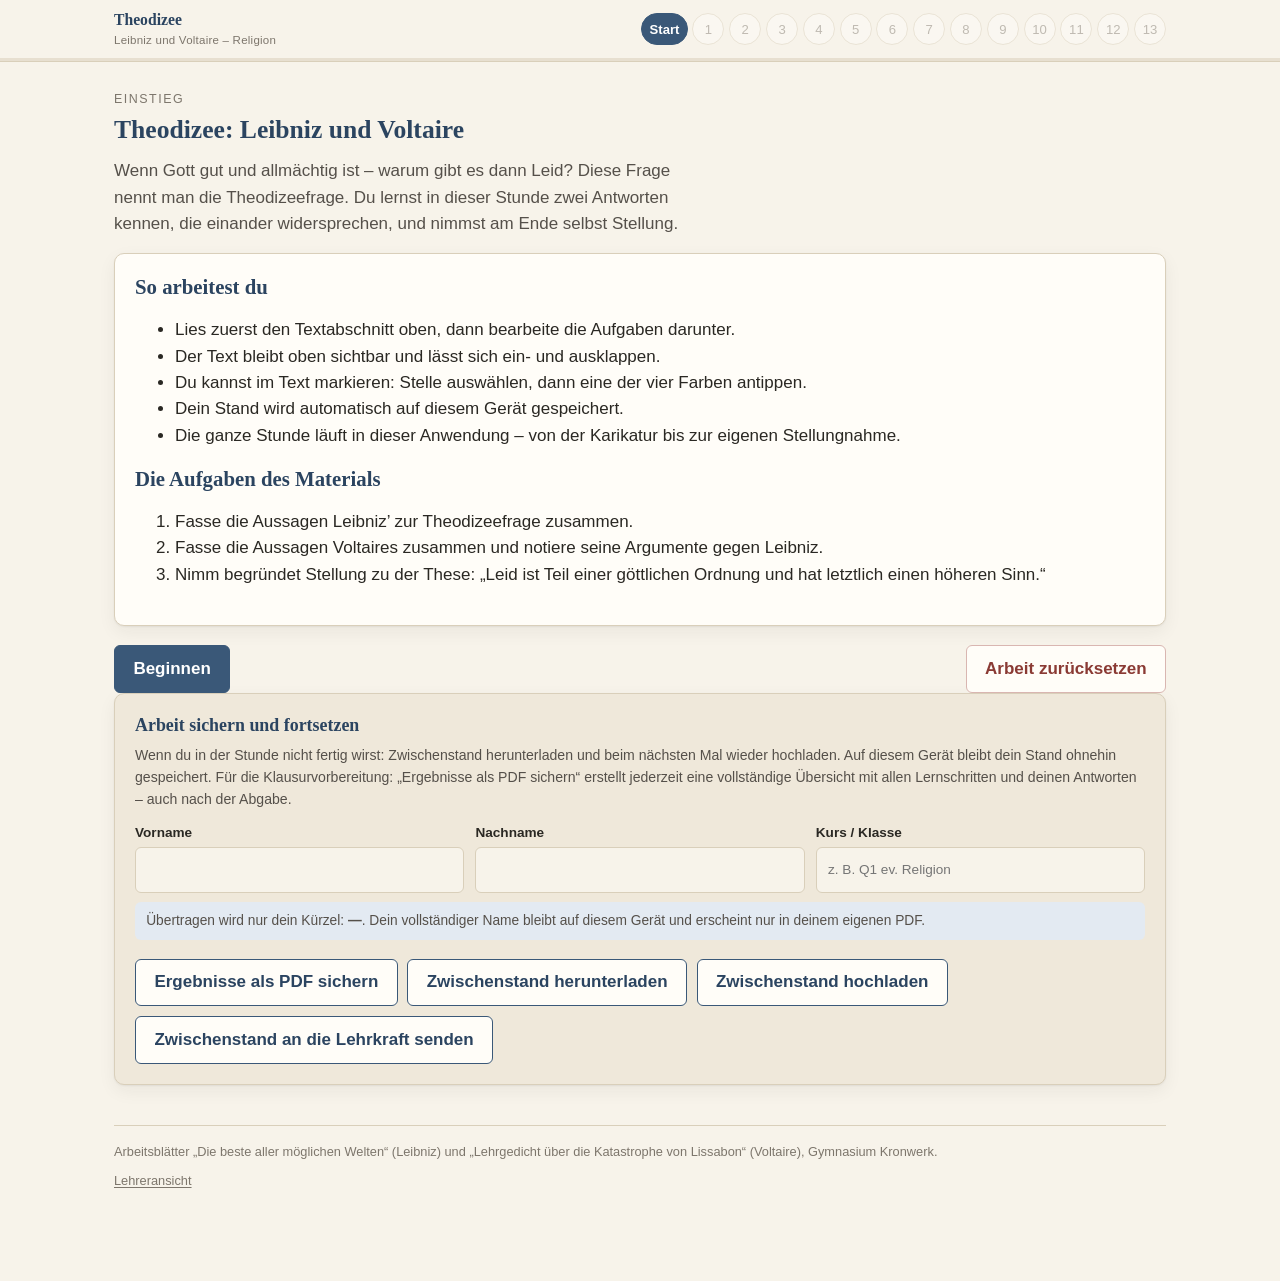
==== commit 0b4d91f0: "Add files via upload" ====
--- a/index.html
+++ b/index.html
@@ -6,7 +6,7 @@
 <meta name="color-scheme" content="light">
 <!-- Titel und Kopfzeile werden aus assets/js/einheit.js gesetzt. -->
 <title>Lerneinheit</title>
-<link rel="stylesheet" href="assets/css/style.css?v=4">
+<link rel="stylesheet" href="assets/css/style.css?v=5">
 </head>
 <body>
 
@@ -42,8 +42,8 @@
 <script src="assets/js/storage.js?v=1"></script>
 <script src="assets/js/leser.js?v=1"></script>
 <script src="assets/js/tafelbild.js?v=1"></script>
-<script src="assets/js/seiten.js?v=5"></script>
-<script src="assets/js/druck.js?v=2"></script>
-<script src="assets/js/app.js?v=4"></script>
+<script src="assets/js/seiten.js?v=6"></script>
+<script src="assets/js/druck.js?v=3"></script>
+<script src="assets/js/app.js?v=5"></script>
 </body>
 </html>
--- a/assets/css/style.css
+++ b/assets/css/style.css
@@ -345,6 +345,16 @@
 
 
 /* ---------- Akrostichon ---------- */
+/* --- Lückentext ----------------------------------------------------- */
+.lueckentext{ line-height:2.3; margin:.7rem 0 0; }
+.luecke{
+  display:inline-block; width:auto; min-height:2.1rem; margin:0 .15rem;
+  padding:.2rem 1.6rem .2rem .5rem;
+  border:1px solid var(--blau-tief); border-radius:var(--r-s);
+  background:var(--papier-tief); color:var(--blau-tief);
+  font-family:inherit; font-size:.97rem; max-width:100%;
+}
+
 /* --- Argumentationskette ------------------------------------------- */
 .kette{ list-style:none; margin:.8rem 0 0; padding:0; display:grid; gap:.45rem; counter-reset:kette; }
 .kette-glied{
